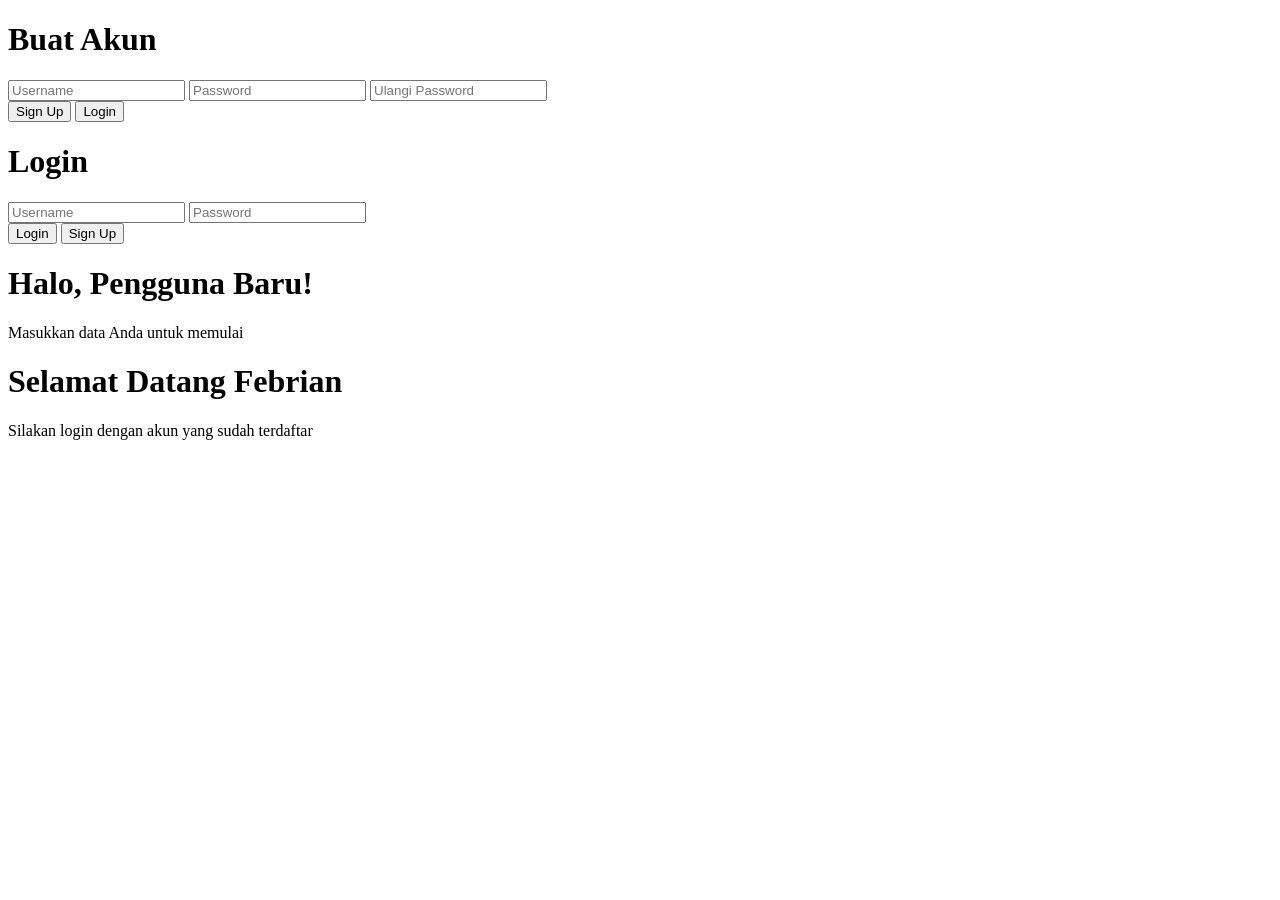
==== login.html @ a1d762c7 "login.html" ====
<!DOCTYPE html>
<html lang="id">
<head>
  <meta charset="UTF-8" />
  <meta name="viewport" content="width=device-width, initial-scale=1.0"/>
  <title>Login & Sign Up</title>
  <link rel="stylesheet" href="assets/css/style.css">
</head>

<body>
  <div class="container" id="container">
    <!-- Sign Up -->
    <div class="form-container sign-up-container">
      <form action="signup.php" method="POST">
        <h1>Buat Akun</h1>
        <input type="text" name="username" placeholder="Username" required />
        <input type="password" name="password" placeholder="Password" required />
        <input type="password" name="confirm_password" placeholder="Ulangi Password" required />
        <div class="button-group">
          <button type="submit">Sign Up</button>
          <button type="button" class="ghost" id="signIn">Login</button>
        </div>
      </form>
    </div>

    <!-- Sign In -->
    <div class="form-container sign-in-container">
      <form action="login.php" method="POST">
        <h1>Login</h1>
        <input type="text" name="username" placeholder="Username" required />
        <input type="password" name="password" placeholder="Password" required />
        <div class="button-group">
          <button type="submit">Login</button>
          <button type="button" class="ghost" id="signUp">Sign Up</button>
        </div>
      </form>
    </div>

    <!-- Overlay -->
    <div class="overlay-container">
      <div class="overlay">
        <div class="overlay-panel overlay-left">
          <h1>Halo, Pengguna Baru!</h1>
          <p>Masukkan data Anda untuk memulai</p>
        </div>
        <div class="overlay-panel overlay-right">
          <h1>Selamat Datang Febrian</h1>
          <p>Silakan login dengan akun yang sudah terdaftar</p>
        </div>
      </div>
    </div>
  </div>

  <script src="assets/js/script.js"></script>
</body>
</html>
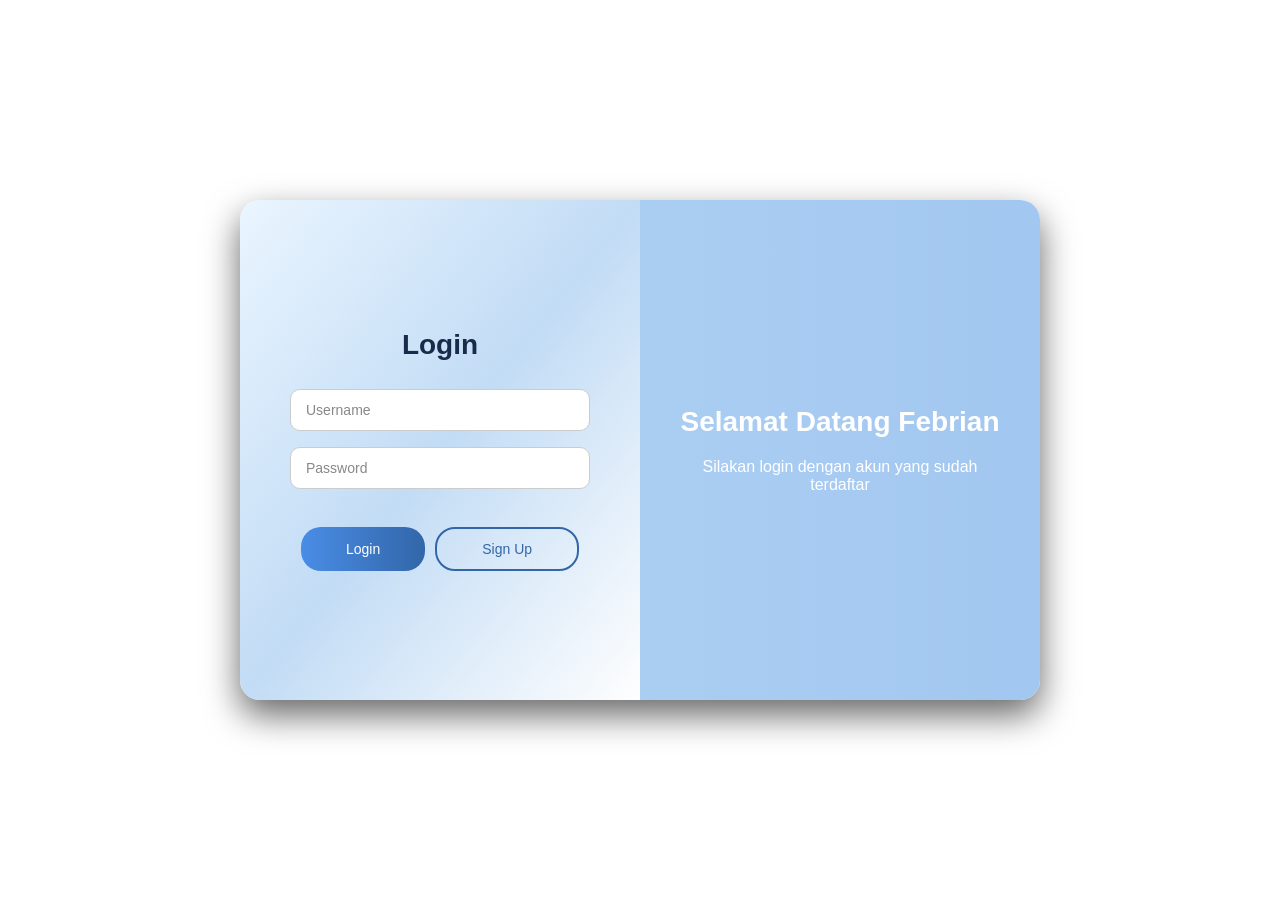
==== commit 75b4a64f: "Update login.html" ====
--- a/login.html
+++ b/login.html
@@ -5,7 +5,7 @@
   <meta charset="UTF-8" />
   <meta name="viewport" content="width=device-width, initial-scale=1.0"/>
   <title>Login & Sign Up</title>
-  <link rel="stylesheet" href="assets/css/style.css">
+  <link rel="stylesheet" href="style.css">
 </head>
 
 <body>
--- a/style.css
+++ b/style.css
@@ -0,0 +1,199 @@
+/* CSS style*/
+* {
+  box-sizing: border-box;
+  margin: 0;
+  padding: 0;
+}
+
+body {
+  font-family: 'Segoe UI', sans-serif;
+  background: url('../img/bckg.jpg') no-repeat center center fixed;
+
+  background-size: cover;
+  display: flex;
+  justify-content: center;
+  align-items: center;
+  height: 100vh;
+  overflow: hidden;
+}
+
+.container {
+    background: url('../img/bckg.jpg') no-repeat center center fixed;
+
+  background-size: cover;
+border-radius: 20px;
+box-shadow: 0 15px 35px rgba(0, 0, 0, 0.6);
+  width: 800px;
+  max-width: 100%;
+  display: flex;
+  overflow: hidden;
+  position: relative;
+  min-height: 500px;
+  transition: all 0.5s ease;
+}
+
+.form-container {
+  position: absolute;
+  top: 0;
+  height: 100%;
+  transition: all 0.6s ease-in-out;
+}
+
+.sign-in-container {
+  left: 0;
+  width: 50%;
+  z-index: 2;
+}
+
+.sign-up-container {
+  left: 0;
+  width: 50%;
+  opacity: 0;
+  z-index: 1;
+}
+
+.container.right-panel-active .sign-up-container {
+  transform: translateX(100%);
+  opacity: 1;
+  z-index: 5;
+}
+
+.container.right-panel-active .sign-in-container {
+  transform: translateX(100%);
+  opacity: 0;
+}
+
+form {
+  background: linear-gradient(to bottom right, #eaf5ff, #c2dcf5, #fefefe);
+  display: flex;
+  flex-direction: column;
+  padding: 0 50px;
+  height: 100%;
+  justify-content: center;
+  align-items: center;
+  text-align: center;
+  color: #1a2a4a;
+}
+
+h1 {
+  font-weight: bold;
+  margin-bottom: 20px;
+  font-size: 28px;
+}
+
+input {
+  background: white;
+border: 1px solid #ccc;
+border-radius: 10px;
+padding: 12px 15px;
+margin: 8px 0;
+width: 100%;
+font-size: 14px;
+}
+
+input::placeholder {
+  color: #888;
+}
+
+button {
+  border-radius: 20px;
+border: none;
+background: linear-gradient(to right, #4a8de6, #3266a8);
+color: #fff;
+font-size: 14px;
+padding: 12px 45px;
+margin-top: 10px;
+cursor: pointer;
+transition: background 0.3s ease;
+}
+
+button:hover {
+  background: linear-gradient(to right, #3266a8, #4a8de6);
+  transform: scale(1.05);
+}
+
+.ghost {
+  background: transparent;
+border: 2px solid #3266a8;
+color: #3266a8;
+}
+
+.ghost:hover {
+  background: #3266a8;
+color: white;
+}
+
+.overlay-container {
+  position: absolute;
+  top: 0;
+  left: 50%;
+  width: 50%;
+  height: 100%;
+  overflow: hidden;
+  transition: transform 0.6s ease-in-out;
+  z-index: 100;
+}
+
+.container.right-panel-active .overlay-container {
+  transform: translateX(-100%);
+}
+
+.overlay {
+  background: linear-gradient(to right, #b3d4f4, #a2c7f0);
+  background-size: cover;
+  color: #fff;
+  position: relative;
+  left: -100%;
+  height: 100%;
+  width: 200%;
+  transform: translateX(0);
+  transition: transform 0.6s ease-in-out;
+}
+
+.container.right-panel-active .overlay {
+  transform: translateX(50%);
+}
+
+.overlay-panel {
+  position: absolute;
+  display: flex;
+  flex-direction: column;
+  align-items: center;
+  justify-content: center;
+  text-align: center;
+  top: 0;
+  height: 100%;
+  width: 50%;
+  padding: 0 40px;
+  transition: transform 0.6s ease-in-out;
+}
+
+.overlay-left {
+  transform: translateX(-20%);
+}
+
+.container.right-panel-active .overlay-left {
+  transform: translateX(0);
+}
+
+.overlay-right {
+  right: 0;
+  transform: translateX(0);
+}
+
+.container.right-panel-active .overlay-right {
+  transform: translateX(20%);
+}
+
+.button-group {
+  display: flex;
+  gap: 10px;
+  flex-wrap: wrap;
+  justify-content: center;
+  margin-top: 20px;
+}
+
+.button-group button {
+  flex: 1 1 auto;
+  min-width: 100px;
+}
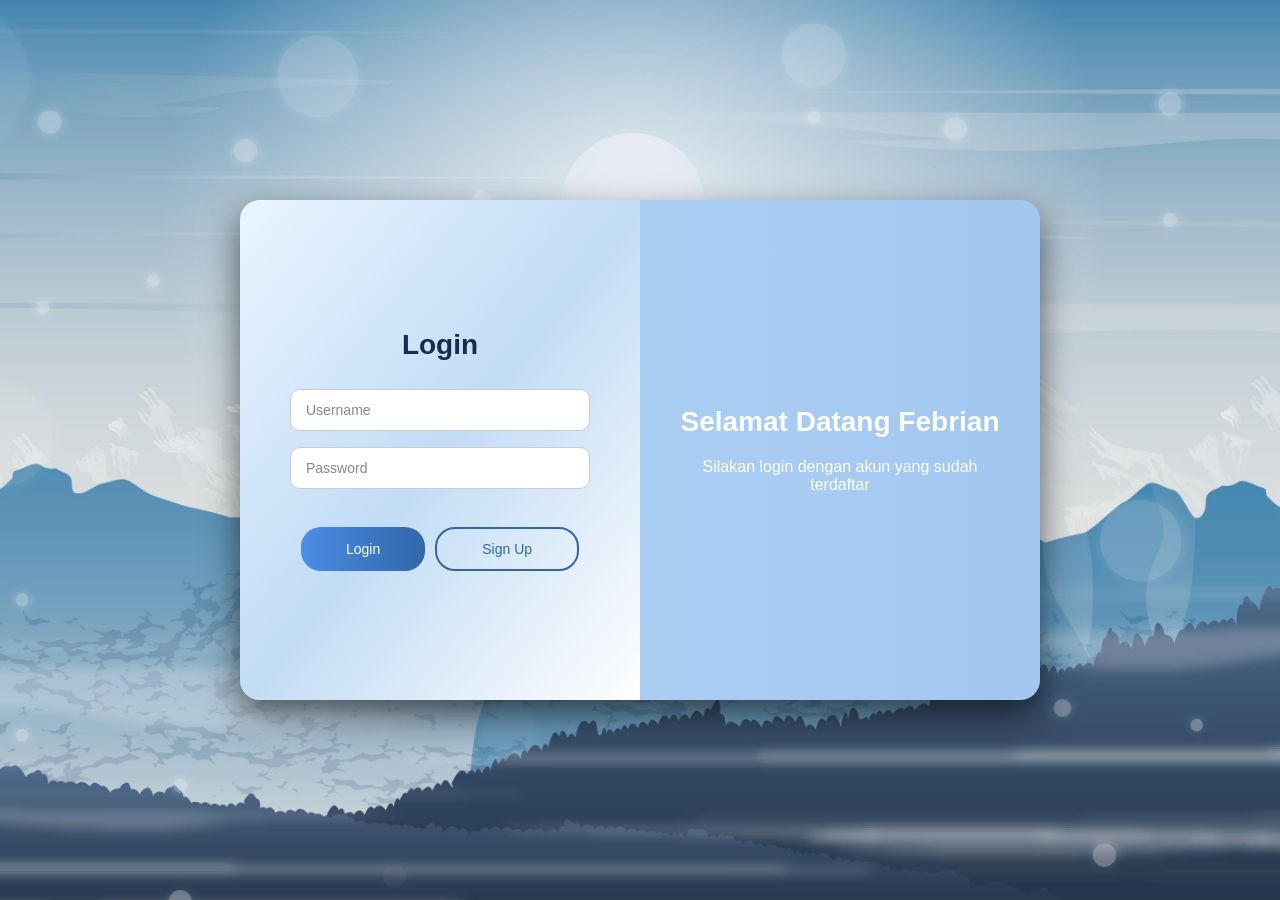
==== commit b7272634: "Update login.html" ====
--- a/login.html
+++ b/login.html
@@ -1,4 +1,3 @@
-
 <!DOCTYPE html>
 <html lang="id">
 <head>
@@ -52,6 +51,6 @@
     </div>
   </div>
 
-  <script src="assets/js/script.js"></script>
+  <script src="script.js"></script>
 </body>
 </html>
--- a/style.css
+++ b/style.css
@@ -7,7 +7,7 @@
 
 body {
   font-family: 'Segoe UI', sans-serif;
-  background: url('../img/bckg.jpg') no-repeat center center fixed;
+  background: url('bckg.jpg') no-repeat center center fixed; /*add your background image here broo*/
 
   background-size: cover;
   display: flex;
